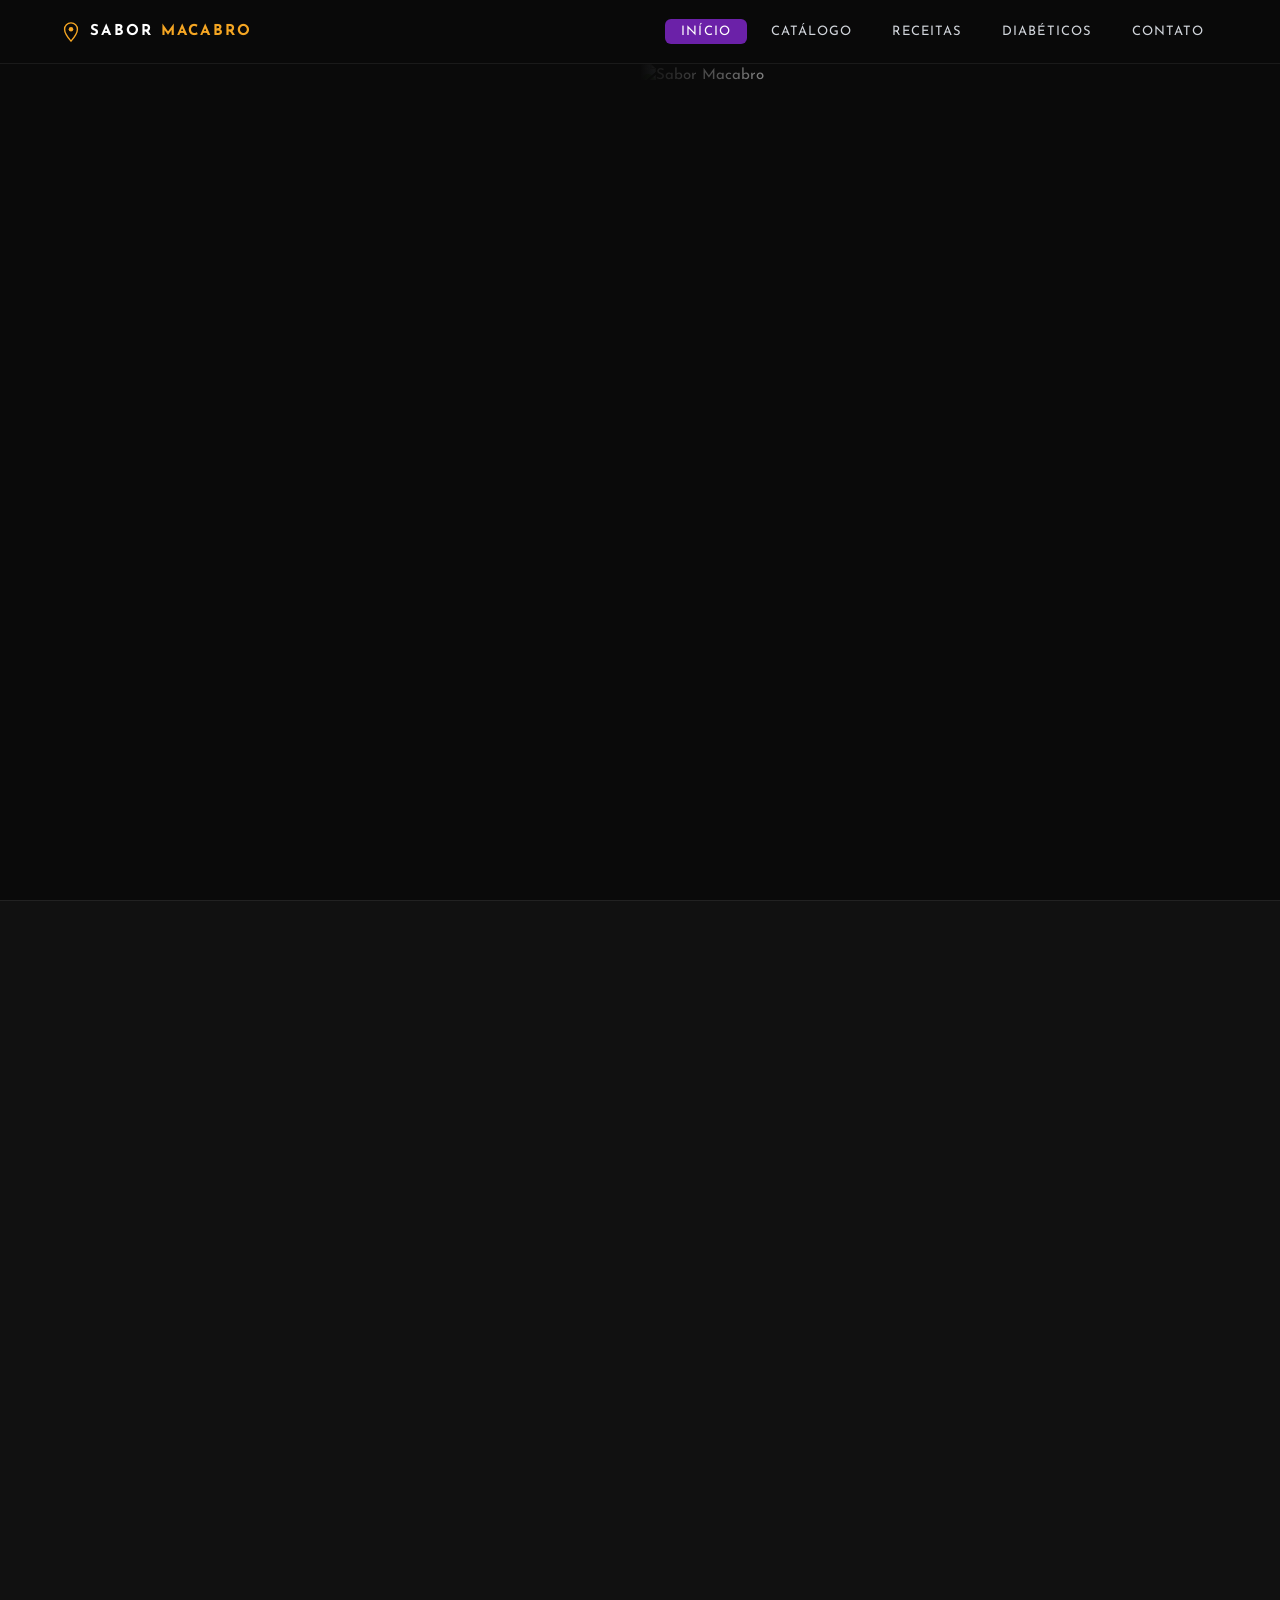
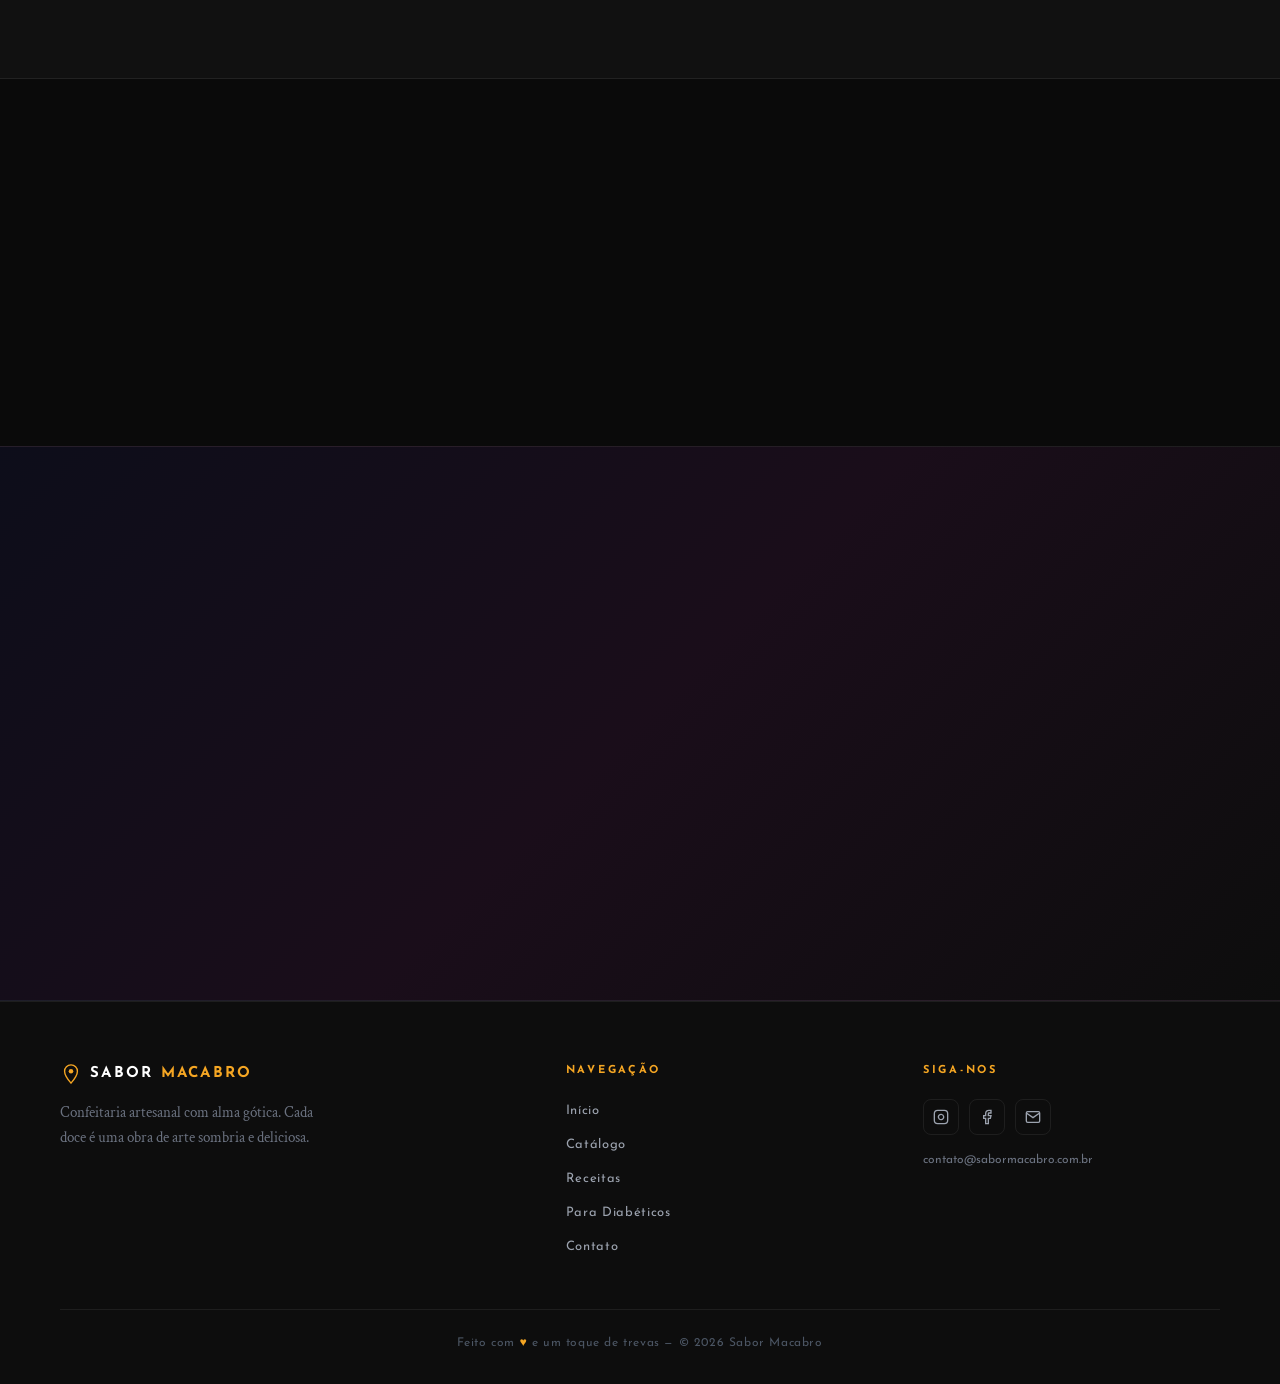
==== index.html @ 6d6f7084 "Add files via upload" ====
<!DOCTYPE html>
<html lang="pt-BR">
<head>
  <meta charset="UTF-8" />
  <meta name="viewport" content="width=device-width, initial-scale=1.0" />
  <title>Sabor Macabro — Confeitaria Artesanal Gótica</title>
  <link rel="stylesheet" href="css/style.css" />
  <link rel="stylesheet" href="css/home.css" />
</head>
<body>

  <!-- NAVBAR -->
  <nav class="navbar">
    <a href="index.html" class="navbar-logo">
      <svg class="icon" viewBox="0 0 24 24" fill="none" stroke="currentColor" stroke-width="1.5">
        <path d="M12 2C8 2 5 5 5 9c0 5 7 13 7 13s7-8 7-13c0-4-3-7-7-7z"/>
        <circle cx="12" cy="9" r="2.5" fill="currentColor" stroke="none"/>
      </svg>
      <span class="logo-text">SABOR <span>MACABRO</span></span>
    </a>
    <button class="menu-toggle" aria-label="Menu">
      <span></span><span></span><span></span>
    </button>
    <ul class="navbar-nav">
      <li><a href="index.html" class="active">Início</a></li>
      <li><a href="pages/catalogo.html">Catálogo</a></li>
      <li><a href="pages/receitas.html">Receitas</a></li>
      <li><a href="pages/diabeticos.html">Diabéticos</a></li>
      <li><a href="pages/contato.html">Contato</a></li>
    </ul>
  </nav>

  <!-- HERO -->
  <section class="hero">
    <div class="hero-content animate-up">
      <span class="hero-eyebrow">✦ Confeitaria Artesanal Gótica</span>
      <h1 class="hero-title">
        SABOR<br>
        <span class="hero-title-accent">MACABRO</span>
      </h1>
      <p class="hero-desc">
        Onde a doçura encontra as sombras. Doces artesanais com estética gótica, sabores surpreendentes e uma pitada de mistério em cada mordida.
      </p>
      <div class="hero-btns">
        <a href="pages/catalogo.html" class="btn-primary">Explorar Catálogo →</a>
        <a href="pages/receitas.html" class="btn-secondary">Ver Receitas</a>
      </div>
    </div>
    <div class="hero-image">
      <img src="https://media.discordapp.net/attachments/682045988726243380/1504210358762602549/download_16.jpg?ex=6a062890&is=6a04d710&hm=b7c91a468fef1fd59f0627ba5de34eec1c533088c43d54dff80a1f7f86421a78&=&format=webp&width=575&height=863" alt="Sabor Macabro" />
      <div class="hero-image-overlay"></div>
    </div>
  </section>

  <!-- DESTAQUES -->
  <section class="section destaques-section">
    <div class="container">
      <div class="section-header animate-up">
        <span class="section-eyebrow">Destaques</span>
        <h2 class="section-title">Doces Amaldiçoados</h2>
        <p class="section-desc">Nossas criações mais populares, feitas com ingredientes premium e uma dose generosa de magia negra.</p>
        <div class="divider-dots">
          <span></span><span class="dot"></span><span></span>
        </div>
      </div>

      <div class="destaques-grid">
        <div class="product-card animate-up">
          <span class="price-badge">R$12,90</span>
          <img src="https://media.discordapp.net/attachments/682045988726243380/1504207680078610442/051eb3d04_generated_8660f504.png?ex=6a062611&is=6a04d491&hm=915735e0a3efd7fb4782c6d0c59149ef72ad5b5433831bc7cd8808a5f5d87717&=&format=webp&quality=lossless" alt="Cupcakes Fantasma" class="product-card-img" style="object-position:0% 10%;" />
          <div class="product-card-body">
            <h3 class="product-card-title">Cupcakes Fantasma</h3>
            <p class="product-card-desc">Buttercream de lavanda com caveiras de açúcar douradas. Decoração artesanal em cada unidade.</p>
            <div class="sweetness">
              <span class="sweetness-label">Doçura</span>
              <div class="flames">
                <span class="flame active">🔥</span>
                <span class="flame active">🔥</span>
                <span class="flame active">🔥</span>
                <span class="flame active">🔥</span>
                <span class="flame">🔥</span>
              </div>
            </div>
          </div>
        </div>

        <div class="product-card animate-up">
          <span class="price-badge">R$8,50</span>
          <img src="https://media.discordapp.net/attachments/682045988726243380/1504207732129923124/c079ba6d8_generated_5c188854.png?ex=6a06261e&is=6a04d49e&hm=1690cc6fef87a3c8b07b13e3664de95f247dd740d72a349c67de79bde58a2c8a&=&format=webp&quality=lossless" alt="Trufas da Escuridão" class="product-card-img" style="object-position:35% 30%;" />
          <div class="product-card-body">
            <h3 class="product-card-title">Trufas da Escuridão</h3>
            <p class="product-card-desc">Chocolate 70% com recheio de frutas vermelhas e pó de violeta comestível.</p>
            <div class="sweetness">
              <span class="sweetness-label">Doçura</span>
              <div class="flames">
                <span class="flame active">🔥</span>
                <span class="flame active">🔥</span>
                <span class="flame active">🔥</span>
                <span class="flame">🔥</span>
                <span class="flame">🔥</span>
              </div>
            </div>
          </div>
        </div>

        <div class="product-card animate-up">
          <span class="price-badge">R$9,90</span>
          <img src="https://media.discordapp.net/attachments/682045988726243380/1504207770172264588/1a3e5dd33_generated_3ccb7c05.png?ex=6a062627&is=6a04d4a7&hm=ca5111739f6e5fa930e4d7fcea7c52517635db99edcee7a81932c4ffb76f3084&=&format=webp&quality=lossless" alt="Cake Pops Caveira" class="product-card-img" style="object-position:70% 20%;" />
          <div class="product-card-body">
            <h3 class="product-card-title">Cake Pops Caveira</h3>
            <p class="product-card-desc">Bolinhos no palito cobertos com chocolate branco e drizzle de mirtilo.</p>
            <div class="sweetness">
              <span class="sweetness-label">Doçura</span>
              <div class="flames">
                <span class="flame active">🔥</span>
                <span class="flame active">🔥</span>
                <span class="flame active">🔥</span>
                <span class="flame active">🔥</span>
                <span class="flame">🔥</span>
              </div>
            </div>
          </div>
        </div>
      </div>
    </div>
  </section>

  <!-- FEATURES -->
  <section class="section features-section">
    <div class="container">
      <div class="features-grid animate-up">
        <div class="feature-card">
          <div class="feature-icon">
            <svg viewBox="0 0 24 24" fill="none" stroke="currentColor" stroke-width="1.5"><path d="M3 9l9-7 9 7v11a2 2 0 01-2 2H5a2 2 0 01-2-2z"/><polyline points="9,22 9,12 15,12 15,22"/></svg>
          </div>
          <h4 class="feature-title">Estética Gótica</h4>
          <p class="feature-desc">Cada doce é uma obra de arte sombria e única.</p>
        </div>
        <div class="feature-card">
          <div class="feature-icon">
            <svg viewBox="0 0 24 24" fill="none" stroke="currentColor" stroke-width="1.5"><rect x="2" y="3" width="20" height="14" rx="2"/><line x1="8" y1="21" x2="16" y2="21"/><line x1="12" y1="17" x2="12" y2="21"/></svg>
          </div>
          <h4 class="feature-title">Artesanal</h4>
          <p class="feature-desc">Feitos à mão com ingredientes selecionados.</p>
        </div>
        <div class="feature-card">
          <div class="feature-icon">
            <svg viewBox="0 0 24 24" fill="none" stroke="currentColor" stroke-width="1.5"><path d="M20.84 4.61a5.5 5.5 0 00-7.78 0L12 5.67l-1.06-1.06a5.5 5.5 0 00-7.78 7.78l1.06 1.06L12 21.23l7.78-7.78 1.06-1.06a5.5 5.5 0 000-7.78z"/></svg>
          </div>
          <h4 class="feature-title">Paixão</h4>
          <p class="feature-desc">Amor em cada detalhe, do preparo à entrega.</p>
        </div>
        <div class="feature-card">
          <div class="feature-icon">
            <svg viewBox="0 0 24 24" fill="none" stroke="currentColor" stroke-width="1.5"><path d="M12 22s8-4 8-10V5l-8-3-8 3v7c0 6 8 10 8 10z"/></svg>
          </div>
          <h4 class="feature-title">Opções Diet</h4>
          <p class="feature-desc">Receitas adaptadas para diabéticos.</p>
        </div>
      </div>
    </div>
  </section>

  <!-- CTA -->
  <section class="section cta-section">
    <div class="container">
      <div class="cta-box animate-up">
        <h2 class="cta-title">Encomende Sua <span class="cta-accent">Obra<br>Sombria</span></h2>
        <p class="cta-desc">Festas, eventos ou simplesmente para satisfazer sua alma doce. Entre em contato e transforme sua celebração em um ritual de sabores.</p>
        <a href="pages/contato.html" class="btn-primary">Fale Conosco →</a>
      </div>
    </div>
  </section>

  <!-- FOOTER -->
  <footer>
    <div class="footer-grid">
      <div class="footer-brand">
        <div class="navbar-logo" style="margin-bottom:14px;">
          <svg class="icon" viewBox="0 0 24 24" fill="none" stroke="currentColor" stroke-width="1.5">
            <path d="M12 2C8 2 5 5 5 9c0 5 7 13 7 13s7-8 7-13c0-4-3-7-7-7z"/>
            <circle cx="12" cy="9" r="2.5" fill="currentColor" stroke="none"/>
          </svg>
          <span class="logo-text">SABOR <span>MACABRO</span></span>
        </div>
        <p>Confeitaria artesanal com alma gótica. Cada doce é uma obra de arte sombria e deliciosa.</p>
      </div>
      <div>
        <p class="footer-title">Navegação</p>
        <ul class="footer-links">
          <li><a href="index.html">Início</a></li>
          <li><a href="pages/catalogo.html">Catálogo</a></li>
          <li><a href="pages/receitas.html">Receitas</a></li>
          <li><a href="pages/diabeticos.html">Para Diabéticos</a></li>
          <li><a href="pages/contato.html">Contato</a></li>
        </ul>
      </div>
      <div>
        <p class="footer-title">Siga-nos</p>
        <div class="social-icons">
          <a href="#" class="social-icon" aria-label="Instagram">
            <svg width="16" height="16" viewBox="0 0 24 24" fill="none" stroke="currentColor" stroke-width="2"><rect x="2" y="2" width="20" height="20" rx="5"/><path d="M16 11.37A4 4 0 1112.63 8 4 4 0 0116 11.37z"/><line x1="17.5" y1="6.5" x2="17.51" y2="6.5"/></svg>
          </a>
          <a href="#" class="social-icon" aria-label="Facebook">
            <svg width="16" height="16" viewBox="0 0 24 24" fill="none" stroke="currentColor" stroke-width="2"><path d="M18 2h-3a5 5 0 00-5 5v3H7v4h3v8h4v-8h3l1-4h-4V7a1 1 0 011-1h3z"/></svg>
          </a>
          <a href="#" class="social-icon" aria-label="Email">
            <svg width="16" height="16" viewBox="0 0 24 24" fill="none" stroke="currentColor" stroke-width="2"><path d="M4 4h16c1.1 0 2 .9 2 2v12c0 1.1-.9 2-2 2H4c-1.1 0-2-.9-2-2V6c0-1.1.9-2 2-2z"/><polyline points="22,6 12,13 2,6"/></svg>
          </a>
        </div>
        <p class="social-email">contato@sabormacabro.com.br</p>
      </div>
    </div>
    <div class="footer-bottom">
      Feito com <span class="heart">♥</span> e um toque de trevas — © 2026 Sabor Macabro
    </div>
  </footer>

  <script src="js/main.js"></script>
</body>
</html>
---- css/style.css ----
@import url('https://fonts.googleapis.com/css2?family=Cinzel:wght@400;600;700;900&family=Crimson+Text:ital,wght@0,400;0,600;1,400&family=Josefin+Sans:wght@300;400;600;700&display=swap');

:root {
  --bg-primary: #0a0a0a;
  --bg-secondary: #111111;
  --bg-card: #161616;
  --bg-card-hover: #1e1e1e;
  --orange: #f5a623;
  --orange-dark: #c8841a;
  --orange-glow: rgba(245, 166, 35, 0.15);
  --purple: #6b21a8;
  --purple-light: #7c3aed;
  --purple-glow: rgba(107, 33, 168, 0.3);
  --white: #ffffff;
  --gray-100: #f5f5f5;
  --gray-300: #d1d5db;
  --gray-400: #9ca3af;
  --gray-500: #6b7280;
  --gray-600: #4b5563;
  --gray-700: #374151;
  --gray-800: #1f2937;
  --border: rgba(255,255,255,0.07);
  --border-orange: rgba(245, 166, 35, 0.3);
  --shadow-orange: 0 0 30px rgba(245, 166, 35, 0.2);
  --radius: 12px;
  --radius-sm: 8px;
  --transition: all 0.3s cubic-bezier(0.4, 0, 0.2, 1);
}

*, *::before, *::after { box-sizing: border-box; margin: 0; padding: 0; }

html { scroll-behavior: smooth; }

body {
  background-color: var(--bg-primary);
  color: var(--white);
  font-family: 'Josefin Sans', sans-serif;
  font-size: 15px;
  line-height: 1.6;
  overflow-x: hidden;
}

a { text-decoration: none; color: inherit; }

img { max-width: 100%; display: block; }

/* ====== NAVBAR ====== */
.navbar {
  position: fixed;
  top: 0; left: 0; right: 0;
  z-index: 1000;
  display: flex;
  align-items: center;
  justify-content: space-between;
  padding: 0 60px;
  height: 64px;
  background: rgba(10,10,10,0.92);
  backdrop-filter: blur(12px);
  border-bottom: 1px solid var(--border);
}

.navbar-logo {
  display: flex;
  align-items: center;
  gap: 8px;
  font-family: 'Josefin Sans', sans-serif;
  font-size: 15px;
  font-weight: 700;
  letter-spacing: 0.15em;
  text-transform: uppercase;
}

.navbar-logo .icon {
  width: 22px;
  height: 22px;
  color: var(--orange);
}

.logo-text span { color: var(--orange); }

.navbar-nav {
  display: flex;
  align-items: center;
  gap: 8px;
  list-style: none;
}

.navbar-nav a {
  font-family: 'Josefin Sans', sans-serif;
  font-size: 13px;
  font-weight: 400;
  letter-spacing: 0.08em;
  text-transform: uppercase;
  color: var(--gray-300);
  padding: 6px 16px;
  border-radius: 6px;
  transition: var(--transition);
}

.navbar-nav a:hover { color: var(--white); }

.navbar-nav a.active {
  background: var(--purple);
  color: var(--white);
}

.menu-toggle {
  display: none;
  flex-direction: column;
  gap: 5px;
  cursor: pointer;
  background: none;
  border: none;
  padding: 4px;
}

.menu-toggle span {
  display: block;
  width: 24px;
  height: 2px;
  background: var(--white);
  border-radius: 2px;
  transition: var(--transition);
}

/* ====== PAGE HEADER ====== */
.page-header {
  text-align: center;
  padding: 120px 20px 60px;
}

.page-header .eyebrow {
  font-family: 'Josefin Sans', sans-serif;
  font-size: 11px;
  font-weight: 700;
  letter-spacing: 0.3em;
  text-transform: uppercase;
  color: var(--orange);
  margin-bottom: 16px;
  display: block;
}

.page-header h1 {
  font-family: 'Cinzel', serif;
  font-size: clamp(36px, 5vw, 60px);
  font-weight: 700;
  color: var(--white);
  line-height: 1.1;
  letter-spacing: 0.02em;
  margin-bottom: 20px;
}

.page-header p {
  font-family: 'Crimson Text', serif;
  font-size: 17px;
  color: var(--gray-400);
  max-width: 500px;
  margin: 0 auto 28px;
  line-height: 1.7;
}

.divider-dots {
  display: flex;
  align-items: center;
  justify-content: center;
  gap: 6px;
}

.divider-dots span {
  display: inline-block;
  width: 28px;
  height: 2px;
  background: var(--gray-700);
  border-radius: 2px;
}

.divider-dots .dot {
  width: 6px;
  height: 6px;
  border-radius: 50%;
  background: var(--orange);
}

/* ====== FOOTER ====== */
footer {
  background: #0d0d0d;
  border-top: 1px solid var(--border);
  padding: 60px 60px 30px;
}

.footer-grid {
  display: grid;
  grid-template-columns: 1.5fr 1fr 1fr;
  gap: 60px;
  margin-bottom: 50px;
}

.footer-brand .navbar-logo {
  margin-bottom: 16px;
}

.footer-brand p {
  font-family: 'Crimson Text', serif;
  font-size: 15px;
  color: var(--gray-500);
  line-height: 1.7;
  max-width: 260px;
}

.footer-title {
  font-family: 'Josefin Sans', sans-serif;
  font-size: 11px;
  font-weight: 700;
  letter-spacing: 0.25em;
  text-transform: uppercase;
  color: var(--orange);
  margin-bottom: 20px;
}

.footer-links {
  list-style: none;
  display: flex;
  flex-direction: column;
  gap: 10px;
}

.footer-links a {
  font-family: 'Josefin Sans', sans-serif;
  font-size: 13px;
  color: var(--gray-400);
  letter-spacing: 0.05em;
  transition: var(--transition);
}

.footer-links a:hover { color: var(--orange); }

.social-icons {
  display: flex;
  gap: 10px;
  margin-bottom: 16px;
}

.social-icon {
  width: 36px;
  height: 36px;
  border: 1px solid var(--border);
  border-radius: 8px;
  display: flex;
  align-items: center;
  justify-content: center;
  color: var(--gray-400);
  transition: var(--transition);
}

.social-icon:hover {
  border-color: var(--orange);
  color: var(--orange);
}

.social-email {
  font-size: 12px;
  color: var(--gray-500);
  font-family: 'Josefin Sans', sans-serif;
}

.footer-bottom {
  border-top: 1px solid var(--border);
  padding-top: 24px;
  text-align: center;
  font-size: 12px;
  color: var(--gray-600);
  font-family: 'Josefin Sans', sans-serif;
  letter-spacing: 0.05em;
}

.footer-bottom .heart { color: var(--orange); }

/* ====== SWEETNESS RATING ====== */
.sweetness {
  display: flex;
  align-items: center;
  gap: 6px;
  margin-top: 10px;
}

.sweetness-label {
  font-size: 10px;
  letter-spacing: 0.1em;
  text-transform: uppercase;
  color: var(--gray-500);
  font-family: 'Josefin Sans', sans-serif;
}

.flames {
  display: flex;
  gap: 2px;
}

.flame {
  font-size: 12px;
  opacity: 0.3;
}

.flame.active { opacity: 1; }

/* ====== PRICE BADGE ====== */
.price-badge {
  position: absolute;
  top: 12px;
  right: 12px;
  background: var(--orange);
  color: #000;
  font-family: 'Josefin Sans', sans-serif;
  font-size: 11px;
  font-weight: 700;
  padding: 4px 10px;
  border-radius: 20px;
  letter-spacing: 0.05em;
  z-index: 2;
}

/* ====== PRODUCT CARD ====== */
.product-card {
  background: var(--bg-card);
  border: 1px solid var(--border);
  border-radius: var(--radius);
  overflow: hidden;
  position: relative;
  transition: var(--transition);
}

.product-card:hover {
  border-color: var(--border-orange);
  transform: translateY(-4px);
  box-shadow: var(--shadow-orange);
}

.product-card-img {
  width: 100%;
  height: 180px;
  object-fit: cover;
  display: block;
}

.product-card-body {
  padding: 16px;
}

.product-card-title {
  font-family: 'Cinzel', serif;
  font-size: 13px;
  font-weight: 600;
  letter-spacing: 0.08em;
  text-transform: uppercase;
  color: var(--white);
  margin-bottom: 8px;
}

.product-card-desc {
  font-family: 'Crimson Text', serif;
  font-size: 14px;
  color: var(--gray-500);
  line-height: 1.6;
}

/* ====== RECIPE CARD ====== */
.recipe-card {
  background: var(--bg-card);
  border: 1px solid var(--border);
  border-radius: var(--radius);
  overflow: hidden;
  transition: var(--transition);
}

.recipe-card:hover {
  border-color: var(--border-orange);
  transform: translateY(-4px);
  box-shadow: var(--shadow-orange);
}

.recipe-card-img {
  width: 100%;
  height: 240px;
  object-fit: cover;
  display: block;
  position: relative;
}

.recipe-card-img-wrap {
  position: relative;
  overflow: hidden;
}

.recipe-tags {
  position: absolute;
  bottom: 12px;
  left: 12px;
  display: flex;
  gap: 6px;
  z-index: 2;
}

.recipe-tag {
  font-family: 'Josefin Sans', sans-serif;
  font-size: 10px;
  font-weight: 700;
  letter-spacing: 0.08em;
  text-transform: uppercase;
  padding: 3px 10px;
  border-radius: 20px;
  background: var(--purple);
  color: var(--white);
}

.recipe-card-body {
  padding: 20px;
}

.recipe-card-title {
  font-family: 'Cinzel', serif;
  font-size: 14px;
  font-weight: 700;
  letter-spacing: 0.1em;
  text-transform: uppercase;
  color: var(--white);
  margin-bottom: 12px;
}

.recipe-meta {
  display: flex;
  align-items: center;
  gap: 16px;
  margin-bottom: 14px;
}

.recipe-meta-item {
  display: flex;
  align-items: center;
  gap: 5px;
  font-family: 'Josefin Sans', sans-serif;
  font-size: 11px;
  color: var(--gray-500);
  letter-spacing: 0.05em;
}

.recipe-meta-item svg {
  width: 13px;
  height: 13px;
  color: var(--orange);
}

.btn-receita {
  width: 100%;
  background: var(--bg-secondary);
  border: 1px solid var(--border);
  color: var(--gray-300);
  font-family: 'Josefin Sans', sans-serif;
  font-size: 12px;
  font-weight: 600;
  letter-spacing: 0.1em;
  text-transform: uppercase;
  padding: 12px;
  border-radius: var(--radius-sm);
  cursor: pointer;
  transition: var(--transition);
  display: flex;
  align-items: center;
  justify-content: center;
  gap: 8px;
}

.btn-receita:hover {
  border-color: var(--border-orange);
  color: var(--orange);
}

/* ====== SECTION UTIL ====== */
.section { padding: 80px 60px; }

.container { max-width: 1200px; margin: 0 auto; }

.section-header { text-align: center; margin-bottom: 50px; }

.section-eyebrow {
  font-family: 'Josefin Sans', sans-serif;
  font-size: 11px;
  font-weight: 700;
  letter-spacing: 0.3em;
  text-transform: uppercase;
  color: var(--orange);
  display: block;
  margin-bottom: 12px;
}

.section-title {
  font-family: 'Cinzel', serif;
  font-size: clamp(28px, 4vw, 48px);
  font-weight: 700;
  color: var(--white);
  margin-bottom: 16px;
  letter-spacing: 0.02em;
}

.section-desc {
  font-family: 'Crimson Text', serif;
  font-size: 17px;
  color: var(--gray-400);
  max-width: 540px;
  margin: 0 auto 24px;
  line-height: 1.7;
}

/* ====== BUTTONS ====== */
.btn-primary {
  display: inline-flex;
  align-items: center;
  gap: 8px;
  background: var(--orange);
  color: #000;
  font-family: 'Josefin Sans', sans-serif;
  font-size: 12px;
  font-weight: 700;
  letter-spacing: 0.12em;
  text-transform: uppercase;
  padding: 14px 28px;
  border-radius: 6px;
  border: none;
  cursor: pointer;
  transition: var(--transition);
}

.btn-primary:hover {
  background: var(--orange-dark);
  transform: translateY(-2px);
  box-shadow: var(--shadow-orange);
}

.btn-secondary {
  display: inline-flex;
  align-items: center;
  gap: 8px;
  background: transparent;
  color: var(--white);
  font-family: 'Josefin Sans', sans-serif;
  font-size: 12px;
  font-weight: 700;
  letter-spacing: 0.12em;
  text-transform: uppercase;
  padding: 13px 28px;
  border-radius: 6px;
  border: 1px solid rgba(255,255,255,0.25);
  cursor: pointer;
  transition: var(--transition);
}

.btn-secondary:hover {
  border-color: var(--white);
  transform: translateY(-2px);
}

/* ====== RESPONSIVE ====== */
@media (max-width: 900px) {
  .navbar { padding: 0 24px; }
  .navbar-nav { display: none; flex-direction: column; position: fixed; top: 64px; left: 0; right: 0; background: rgba(10,10,10,0.98); padding: 20px; border-bottom: 1px solid var(--border); gap: 4px; }
  .navbar-nav.open { display: flex; }
  .menu-toggle { display: flex; }
  .section { padding: 60px 24px; }
  footer { padding: 50px 24px 24px; }
  .footer-grid { grid-template-columns: 1fr; gap: 36px; }
}
---- css/home.css ----
/* ====== HERO ====== */
.hero {
  min-height: 100vh;
  display: grid;
  grid-template-columns: 1fr 1fr;
  position: relative;
  overflow: hidden;
  padding-top: 64px;
}

.hero-content {
  display: flex;
  flex-direction: column;
  justify-content: center;
  padding: 80px 60px;
  position: relative;
  z-index: 2;
}

.hero-eyebrow {
  font-family: 'Josefin Sans', sans-serif;
  font-size: 11px;
  font-weight: 700;
  letter-spacing: 0.3em;
  text-transform: uppercase;
  color: var(--orange);
  margin-bottom: 24px;
  display: block;
}

.hero-title {
  font-family: 'Cinzel', serif;
  font-size: clamp(52px, 7vw, 96px);
  font-weight: 900;
  line-height: 0.95;
  color: var(--white);
  letter-spacing: 0.02em;
  margin-bottom: 28px;
}

.hero-title-accent {
  color: var(--orange);
  display: block;
}

.hero-desc {
  font-family: 'Crimson Text', serif;
  font-size: 18px;
  color: var(--gray-400);
  line-height: 1.8;
  max-width: 400px;
  margin-bottom: 40px;
}

.hero-btns {
  display: flex;
  gap: 12px;
  flex-wrap: wrap;
}

.hero-image {
  position: relative;
  overflow: hidden;
}

.hero-image img {
  width: 100%;
  height: 100%;
  object-fit: cover;
  object-position: center top;
  display: block;
}

.hero-image-overlay {
  position: absolute;
  inset: 0;
  background: linear-gradient(to right, var(--bg-primary) 0%, transparent 40%),
              linear-gradient(to top, var(--bg-primary) 0%, transparent 30%);
}

/* ====== DESTAQUES ====== */
.destaques-section {
  background: var(--bg-secondary);
  border-top: 1px solid var(--border);
  border-bottom: 1px solid var(--border);
}

.destaques-grid {
  display: grid;
  grid-template-columns: repeat(3, 1fr);
  gap: 24px;
}

.destaques-grid .product-card-img { height: 220px; }

/* ====== FEATURES ====== */
.features-section { background: var(--bg-primary); }

.features-grid {
  display: grid;
  grid-template-columns: repeat(4, 1fr);
  gap: 20px;
}

.feature-card {
  background: var(--bg-card);
  border: 1px solid var(--border);
  border-radius: var(--radius);
  padding: 32px 24px;
  text-align: center;
  transition: var(--transition);
}

.feature-card:hover {
  border-color: var(--border-orange);
  transform: translateY(-4px);
}

.feature-icon {
  width: 48px;
  height: 48px;
  background: var(--purple-glow);
  border: 1px solid rgba(107,33,168,0.4);
  border-radius: 12px;
  display: flex;
  align-items: center;
  justify-content: center;
  margin: 0 auto 16px;
  color: var(--purple-light);
}

.feature-icon svg { width: 22px; height: 22px; }

.feature-title {
  font-family: 'Josefin Sans', sans-serif;
  font-size: 12px;
  font-weight: 700;
  letter-spacing: 0.15em;
  text-transform: uppercase;
  color: var(--white);
  margin-bottom: 10px;
}

.feature-desc {
  font-family: 'Crimson Text', serif;
  font-size: 15px;
  color: var(--gray-500);
  line-height: 1.6;
}

/* ====== CTA ====== */
.cta-section {
  background: linear-gradient(135deg, #0d0d1a 0%, #1a0d1a 50%, #0d0d0d 100%);
  border-top: 1px solid var(--border);
  border-bottom: 1px solid var(--border);
}

.cta-box {
  text-align: center;
  padding: 40px 20px;
}

.cta-title {
  font-family: 'Cinzel', serif;
  font-size: clamp(36px, 5vw, 64px);
  font-weight: 900;
  color: var(--white);
  line-height: 1.1;
  margin-bottom: 24px;
}

.cta-accent { color: var(--orange); }

.cta-desc {
  font-family: 'Crimson Text', serif;
  font-size: 18px;
  color: var(--gray-400);
  max-width: 540px;
  margin: 0 auto 36px;
  line-height: 1.8;
}

/* ====== ANIMATE ====== */
.animate-up {
  opacity: 0;
  transform: translateY(30px);
  transition: opacity 0.7s ease, transform 0.7s ease;
}

.animate-up.visible {
  opacity: 1;
  transform: translateY(0);
}

/* ====== RESPONSIVE ====== */
@media (max-width: 900px) {
  .hero { grid-template-columns: 1fr; min-height: auto; }
  .hero-content { padding: 60px 24px 40px; }
  .hero-image { height: 300px; }
  .destaques-grid { grid-template-columns: 1fr; }
  .features-grid { grid-template-columns: repeat(2, 1fr); }
}

@media (max-width: 480px) {
  .features-grid { grid-template-columns: 1fr; }
  .hero-btns { flex-direction: column; }
}
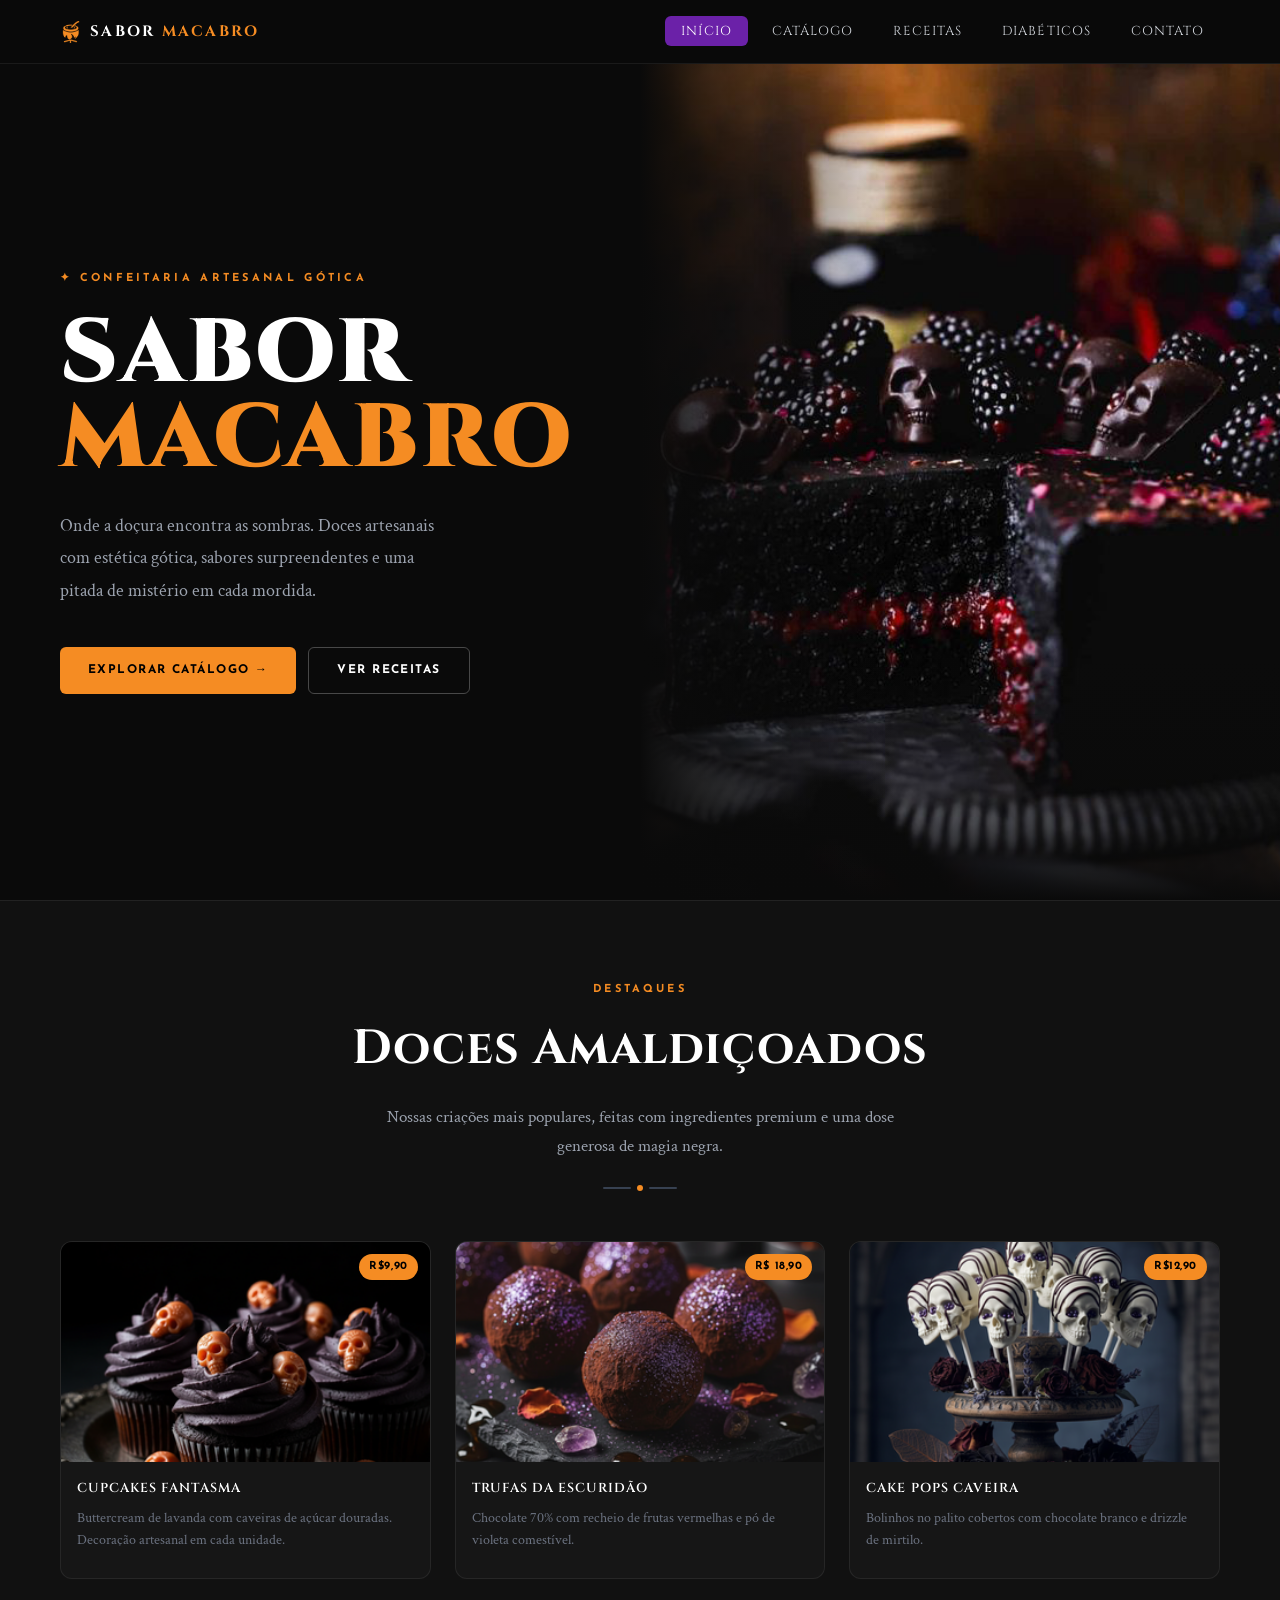
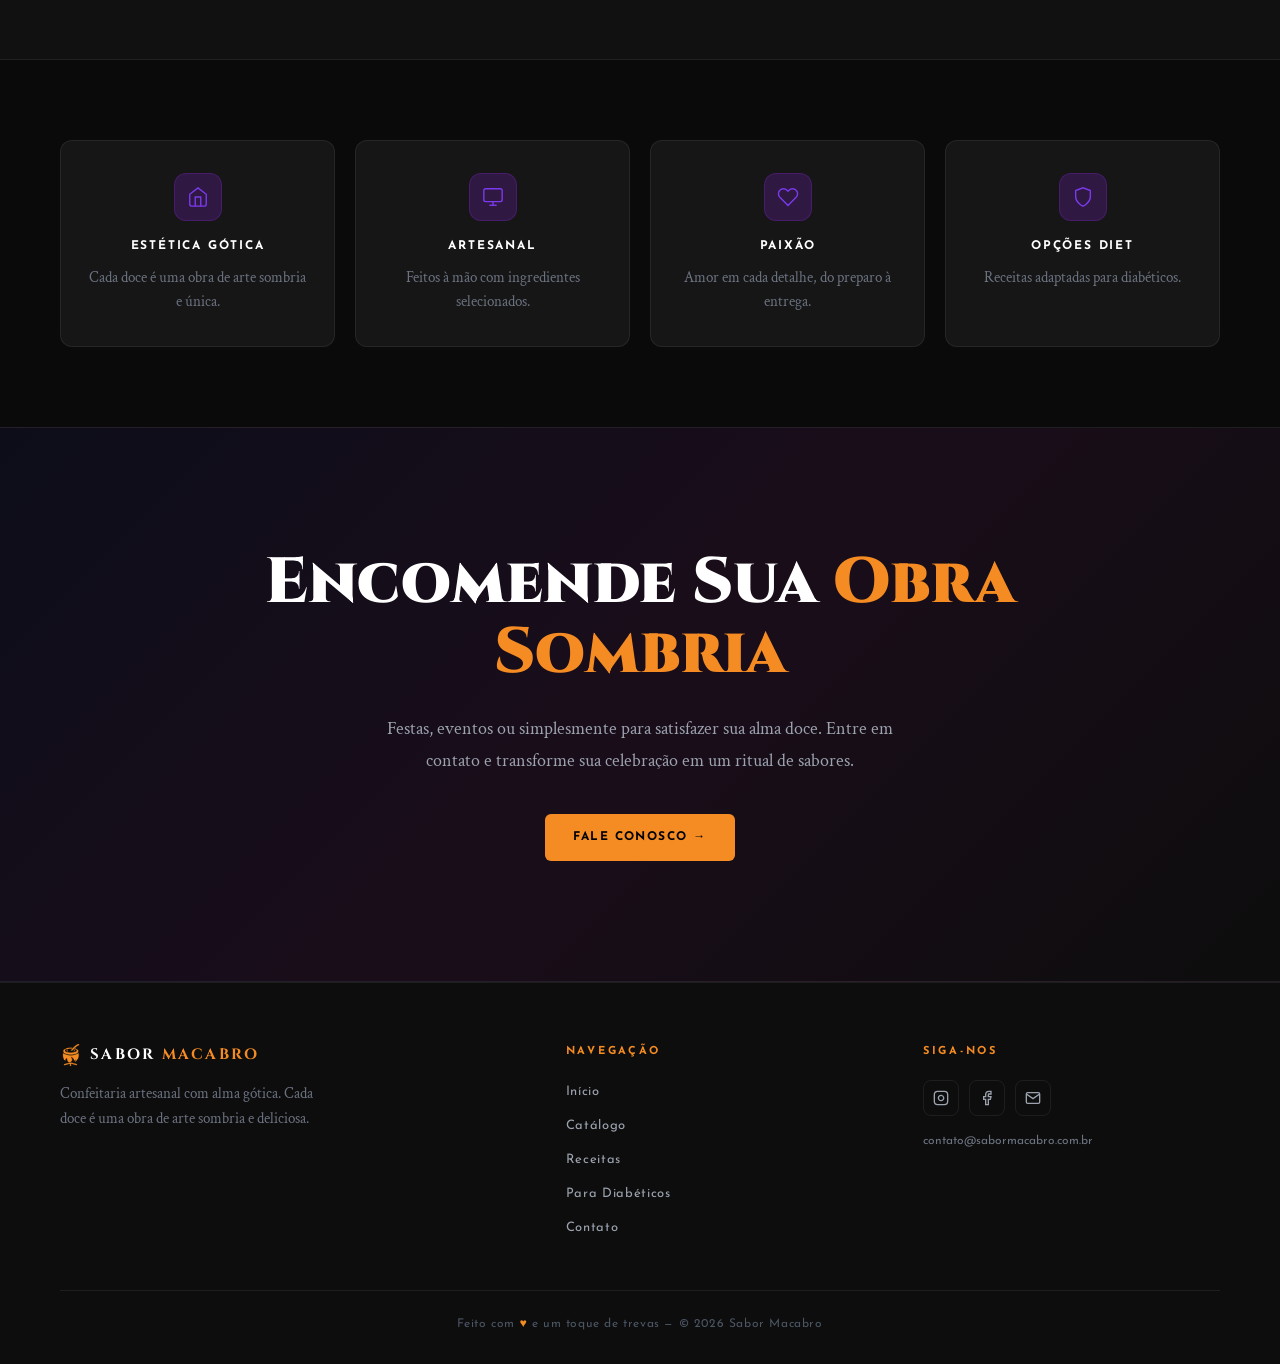
==== commit 622a05ab: "Add files via upload" ====
--- a/index.html
+++ b/index.html
@@ -12,9 +12,7 @@
   <!-- NAVBAR -->
   <nav class="navbar">
     <a href="index.html" class="navbar-logo">
-      <svg class="icon" viewBox="0 0 24 24" fill="none" stroke="currentColor" stroke-width="1.5">
-        <path d="M12 2C8 2 5 5 5 9c0 5 7 13 7 13s7-8 7-13c0-4-3-7-7-7z"/>
-        <circle cx="12" cy="9" r="2.5" fill="currentColor" stroke="none"/>
+      <img src="images/icon.png" alt="Logo" class="icon" />
       </svg>
       <span class="logo-text">SABOR <span>MACABRO</span></span>
     </a>
@@ -47,7 +45,7 @@
       </div>
     </div>
     <div class="hero-image">
-      <img src="https://media.discordapp.net/attachments/682045988726243380/1504210358762602549/download_16.jpg?ex=6a062890&is=6a04d710&hm=b7c91a468fef1fd59f0627ba5de34eec1c533088c43d54dff80a1f7f86421a78&=&format=webp&width=575&height=863" alt="Sabor Macabro" />
+      <img src="images/homepage.png" />
       <div class="hero-image-overlay"></div>
     </div>
   </section>
@@ -65,62 +63,46 @@
       </div>
 
       <div class="destaques-grid">
-        <div class="product-card animate-up">
-          <span class="price-badge">R$12,90</span>
-          <img src="https://media.discordapp.net/attachments/682045988726243380/1504207680078610442/051eb3d04_generated_8660f504.png?ex=6a062611&is=6a04d491&hm=915735e0a3efd7fb4782c6d0c59149ef72ad5b5433831bc7cd8808a5f5d87717&=&format=webp&quality=lossless" alt="Cupcakes Fantasma" class="product-card-img" style="object-position:0% 10%;" />
+        <a href="pages/catalogo.html" class="product-card animate-up">
+          <span class="price-badge">R$9,90</span>
+          <img src="images/cupcake.png" alt="Cupcakes Fantasma" class="product-card-img" style="object-position:0% 10%;" />
           <div class="product-card-body">
             <h3 class="product-card-title">Cupcakes Fantasma</h3>
             <p class="product-card-desc">Buttercream de lavanda com caveiras de açúcar douradas. Decoração artesanal em cada unidade.</p>
-            <div class="sweetness">
-              <span class="sweetness-label">Doçura</span>
-              <div class="flames">
-                <span class="flame active">🔥</span>
-                <span class="flame active">🔥</span>
-                <span class="flame active">🔥</span>
-                <span class="flame active">🔥</span>
-                <span class="flame">🔥</span>
+            <div class="sweetness">            
+              <div class="flames">    
               </div>
             </div>
           </div>
-        </div>
-
-        <div class="product-card animate-up">
-          <span class="price-badge">R$8,50</span>
-          <img src="https://media.discordapp.net/attachments/682045988726243380/1504207732129923124/c079ba6d8_generated_5c188854.png?ex=6a06261e&is=6a04d49e&hm=1690cc6fef87a3c8b07b13e3664de95f247dd740d72a349c67de79bde58a2c8a&=&format=webp&quality=lossless" alt="Trufas da Escuridão" class="product-card-img" style="object-position:35% 30%;" />
+        </a>
+
+        <a href="pages/catalogo.html" class="product-card animate-up">
+          <span class="price-badge">R$ 18,90</span>
+          <img src="images/trufa.png" alt="Trufas da Escuridão" class="product-card-img" style="object-position:35% 30%;" />
           <div class="product-card-body">
             <h3 class="product-card-title">Trufas da Escuridão</h3>
             <p class="product-card-desc">Chocolate 70% com recheio de frutas vermelhas e pó de violeta comestível.</p>
             <div class="sweetness">
-              <span class="sweetness-label">Doçura</span>
+              <span class="sweetness-label"></span>
               <div class="flames">
-                <span class="flame active">🔥</span>
-                <span class="flame active">🔥</span>
-                <span class="flame active">🔥</span>
-                <span class="flame">🔥</span>
-                <span class="flame">🔥</span>
               </div>
             </div>
           </div>
-        </div>
-
-        <div class="product-card animate-up">
-          <span class="price-badge">R$9,90</span>
-          <img src="https://media.discordapp.net/attachments/682045988726243380/1504207770172264588/1a3e5dd33_generated_3ccb7c05.png?ex=6a062627&is=6a04d4a7&hm=ca5111739f6e5fa930e4d7fcea7c52517635db99edcee7a81932c4ffb76f3084&=&format=webp&quality=lossless" alt="Cake Pops Caveira" class="product-card-img" style="object-position:70% 20%;" />
+        </a>
+
+        <a href="pages/catalogo.html" class="product-card animate-up">
+          <span class="price-badge">R$12,90</span>
+          <img src="images/esqueleto.png" alt="Cake Pops Caveira" class="product-card-img" style="object-position:70% 20%;" />
           <div class="product-card-body">
             <h3 class="product-card-title">Cake Pops Caveira</h3>
             <p class="product-card-desc">Bolinhos no palito cobertos com chocolate branco e drizzle de mirtilo.</p>
             <div class="sweetness">
-              <span class="sweetness-label">Doçura</span>
+              <span class="sweetness-label"></span>
               <div class="flames">
-                <span class="flame active">🔥</span>
-                <span class="flame active">🔥</span>
-                <span class="flame active">🔥</span>
-                <span class="flame active">🔥</span>
-                <span class="flame">🔥</span>
               </div>
             </div>
           </div>
-        </div>
+        </a>
       </div>
     </div>
   </section>
@@ -177,10 +159,7 @@
     <div class="footer-grid">
       <div class="footer-brand">
         <div class="navbar-logo" style="margin-bottom:14px;">
-          <svg class="icon" viewBox="0 0 24 24" fill="none" stroke="currentColor" stroke-width="1.5">
-            <path d="M12 2C8 2 5 5 5 9c0 5 7 13 7 13s7-8 7-13c0-4-3-7-7-7z"/>
-            <circle cx="12" cy="9" r="2.5" fill="currentColor" stroke="none"/>
-          </svg>
+          <img src="images/icon.png" alt="Logo" class="icon" />
           <span class="logo-text">SABOR <span>MACABRO</span></span>
         </div>
         <p>Confeitaria artesanal com alma gótica. Cada doce é uma obra de arte sombria e deliciosa.</p>
--- a/css/style.css
+++ b/css/style.css
@@ -5,9 +5,9 @@
   --bg-secondary: #111111;
   --bg-card: #161616;
   --bg-card-hover: #1e1e1e;
-  --orange: #f5a623;
-  --orange-dark: #c8841a;
-  --orange-glow: rgba(245, 166, 35, 0.15);
+  --orange: #f58c23;
+  --orange-dark: #c87a1a;
+  --orange-glow: rgba(245, 148, 34, 0.149);
   --purple: #6b21a8;
   --purple-light: #7c3aed;
   --purple-glow: rgba(107, 33, 168, 0.3);
@@ -21,7 +21,7 @@
   --gray-800: #1f2937;
   --border: rgba(255,255,255,0.07);
   --border-orange: rgba(245, 166, 35, 0.3);
-  --shadow-orange: 0 0 30px rgba(245, 166, 35, 0.2);
+  --shadow-orange: 0 0 30px rgba(245, 145, 63, 0.149);
   --radius: 12px;
   --radius-sm: 8px;
   --transition: all 0.3s cubic-bezier(0.4, 0, 0.2, 1);
@@ -63,7 +63,7 @@
   display: flex;
   align-items: center;
   gap: 8px;
-  font-family: 'Josefin Sans', sans-serif;
+  font-family: 'Cinzel', sans-serif;
   font-size: 15px;
   font-weight: 700;
   letter-spacing: 0.15em;
@@ -86,7 +86,7 @@
 }
 
 .navbar-nav a {
-  font-family: 'Josefin Sans', sans-serif;
+  font-family: 'Cinzel', sans-serif;
   font-size: 13px;
   font-weight: 400;
   letter-spacing: 0.08em;
@@ -130,7 +130,7 @@
 }
 
 .page-header .eyebrow {
-  font-family: 'Josefin Sans', sans-serif;
+  font-family: 'Josefin Sans', sans-serif, bold;
   font-size: 11px;
   font-weight: 700;
   letter-spacing: 0.3em;
@@ -327,6 +327,10 @@
   overflow: hidden;
   position: relative;
   transition: var(--transition);
+  display: block;
+  text-decoration: none;
+  color: inherit;
+  cursor: pointer;
 }
 
 .product-card:hover {
